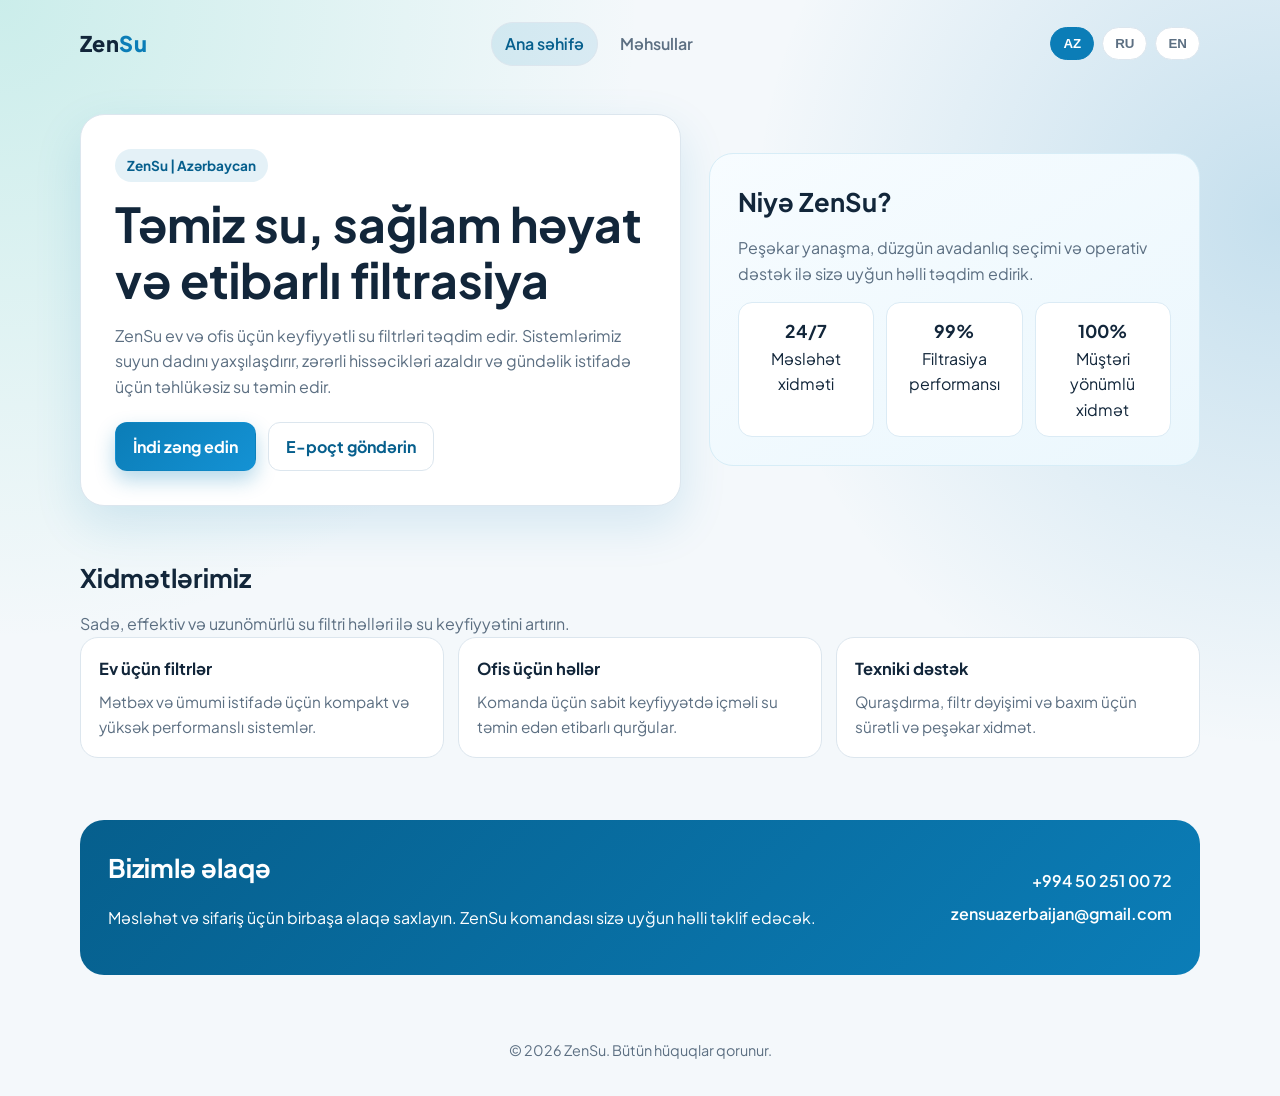
==== index.html @ ef2cc72a "Wrote main project" ====
<!DOCTYPE html>
<html lang="az">
  <head>
    <meta charset="UTF-8" />
    <meta name="viewport" content="width=device-width, initial-scale=1.0" />
    <title>ZenSu | Su Filtrləri Azərbaycan</title>
    <meta
      name="description"
      content="ZenSu Azərbaycanda müasir su filtri həlləri təqdim edir. Ev və ofis üçün peşəkar filtrasiya sistemləri."
    />
    <link rel="icon" type="image/svg+xml" href="assets/icons/favicon.svg" />
    <link rel="shortcut icon" href="assets/icons/favicon.svg" />
    <link rel="preconnect" href="https://fonts.googleapis.com" />
    <link rel="preconnect" href="https://fonts.gstatic.com" crossorigin />
    <link
      href="https://fonts.googleapis.com/css2?family=Plus+Jakarta+Sans:wght@400;500;600;700;800&display=swap"
      rel="stylesheet"
    />
    <link rel="stylesheet" href="assets/css/styles.css" />
  </head>
  <body>
    <header>
      <div class="container nav">
        <div class="brand">Zen<span>Su</span></div>
        <nav class="site-nav" aria-label="Site navigation">
          <a class="active" href="index.html" data-i18n="nav.home"></a>
          <a href="products.html" data-i18n="nav.products"></a>
        </nav>
        <div class="lang-switcher" aria-label="Language switcher">
          <button class="active" data-lang="az" type="button">AZ</button>
          <button data-lang="ru" type="button">RU</button>
          <button data-lang="en" type="button">EN</button>
        </div>
      </div>
    </header>

    <main class="container">
      <section class="hero">
        <article class="hero-card">
          <span class="eyebrow" data-i18n="home.eyebrow"></span>
          <h1 data-i18n="home.heroTitle"></h1>
          <p class="lead" data-i18n="home.heroLead"></p>
          <div class="cta-row">
            <a class="btn btn-primary" href="tel:+994502510072" data-i18n="common.callBtn"></a>
            <a class="btn btn-light" href="mailto:zensuazerbaijan@gmail.com" data-i18n="common.emailBtn"></a>
          </div>
        </article>

        <aside class="info-box">
          <h2 class="section-title" data-i18n="home.asideTitle"></h2>
          <p class="section-sub" data-i18n="home.asideText"></p>
          <div class="metrics">
            <div class="metric">
              <strong data-i18n="home.m1v"></strong>
              <span data-i18n="home.m1l"></span>
            </div>
            <div class="metric">
              <strong data-i18n="home.m2v"></strong>
              <span data-i18n="home.m2l"></span>
            </div>
            <div class="metric">
              <strong data-i18n="home.m3v"></strong>
              <span data-i18n="home.m3l"></span>
            </div>
          </div>
        </aside>
      </section>

      <section>
        <h2 class="section-title" data-i18n="home.featuresTitle"></h2>
        <p class="section-sub" data-i18n="home.featuresSub"></p>
        <div class="cards" id="services-list"></div>
      </section>

      <section class="contact">
        <div class="contact-box">
          <div>
            <h2 class="section-title" data-i18n="home.contactTitle"></h2>
            <p data-i18n="home.contactSub"></p>
          </div>
          <div class="contact-links">
            <a href="tel:+994502510072">+994 50 251 00 72</a>
            <a href="mailto:zensuazerbaijan@gmail.com">zensuazerbaijan@gmail.com</a>
          </div>
        </div>
      </section>
    </main>

    <footer>
      <div class="container">
        <span data-i18n="common.footer"></span>
      </div>
    </footer>

    <script type="module" src="assets/js/pages/home.js"></script>
  </body>
</html>
---- assets/css/styles.css ----
:root {
  --bg: #f4f8fb;
  --surface: #ffffff;
  --text: #12263a;
  --muted: #5c6f82;
  --primary: #0b7db7;
  --primary-strong: #065f8d;
  --accent: #39c7b0;
  --border: #dce6ee;
  --shadow: 0 18px 48px rgba(11, 125, 183, 0.14);
}

* {
  box-sizing: border-box;
}

body {
  margin: 0;
  font-family: "Plus Jakarta Sans", "Segoe UI", sans-serif;
  color: var(--text);
  background:
    radial-gradient(circle at 0% 0%, rgba(57, 199, 176, 0.22), transparent 38%),
    radial-gradient(circle at 100% 20%, rgba(11, 125, 183, 0.2), transparent 34%),
    var(--bg);
  line-height: 1.6;
}

.container {
  width: min(1120px, 92vw);
  margin: 0 auto;
}

header {
  padding: 22px 0;
}

.nav {
  display: flex;
  justify-content: space-between;
  align-items: center;
  gap: 18px;
  flex-wrap: wrap;
}

.brand {
  font-size: 1.35rem;
  font-weight: 800;
  letter-spacing: 0.4px;
}

.brand span {
  color: var(--primary);
}

.site-nav {
  display: flex;
  align-items: center;
  gap: 8px;
}

.site-nav a {
  text-decoration: none;
  color: var(--muted);
  font-weight: 600;
  border: 1px solid transparent;
  border-radius: 999px;
  padding: 8px 13px;
  transition: all 0.2s ease;
}

.site-nav a:hover,
.site-nav a.active {
  color: var(--primary-strong);
  background: rgba(11, 125, 183, 0.11);
  border-color: var(--border);
}

.lang-switcher {
  display: flex;
  gap: 8px;
}

.lang-switcher button {
  border: 1px solid var(--border);
  background: var(--surface);
  color: var(--muted);
  padding: 8px 12px;
  border-radius: 999px;
  cursor: pointer;
  font-weight: 600;
  transition: all 0.2s ease;
}

.lang-switcher button.active {
  background: var(--primary);
  border-color: var(--primary);
  color: #fff;
}

.hero {
  padding: 26px 0 28px;
  display: grid;
  grid-template-columns: 1.1fr 0.9fr;
  gap: 28px;
  align-items: center;
}

.hero-card {
  background: var(--surface);
  border: 1px solid var(--border);
  border-radius: 24px;
  padding: 34px;
  box-shadow: var(--shadow);
}

.eyebrow {
  display: inline-block;
  color: var(--primary-strong);
  background: rgba(11, 125, 183, 0.11);
  border-radius: 999px;
  padding: 6px 12px;
  font-size: 0.85rem;
  font-weight: 700;
}

h1 {
  font-size: clamp(1.9rem, 4.2vw, 3rem);
  line-height: 1.15;
  margin: 14px 0 16px;
}

.lead {
  color: var(--muted);
  margin-bottom: 22px;
  max-width: 58ch;
}

.cta-row {
  display: flex;
  flex-wrap: wrap;
  gap: 12px;
}

.btn {
  display: inline-block;
  text-decoration: none;
  border-radius: 12px;
  padding: 11px 17px;
  font-weight: 700;
  border: 1px solid transparent;
  transition: transform 0.2s ease, box-shadow 0.2s ease;
}

.btn:hover {
  transform: translateY(-1px);
}

.btn-primary {
  color: #fff;
  background: linear-gradient(135deg, var(--primary), #1492d4);
  box-shadow: 0 9px 20px rgba(11, 125, 183, 0.3);
}

.btn-light {
  color: var(--primary-strong);
  border-color: var(--border);
  background: #fff;
}

.info-box {
  background: linear-gradient(150deg, #f7fcff, #ebf7fd);
  border: 1px solid #d7edf7;
  border-radius: 24px;
  padding: 28px;
}

.metrics {
  display: grid;
  grid-template-columns: repeat(3, minmax(90px, 1fr));
  gap: 12px;
  margin-top: 16px;
}

.metric {
  background: #fff;
  border: 1px solid #dbebf5;
  border-radius: 14px;
  padding: 14px;
  text-align: center;
}

.metric strong {
  display: block;
  font-size: 1.1rem;
}

section {
  padding: 24px 0;
}

.section-title {
  margin: 0 0 12px;
  font-size: clamp(1.35rem, 2vw, 1.9rem);
}

.section-sub {
  margin: 0;
  color: var(--muted);
}

.cards {
  display: grid;
  grid-template-columns: repeat(3, minmax(0, 1fr));
  gap: 14px;
}

.card {
  background: var(--surface);
  border: 1px solid var(--border);
  border-radius: 18px;
  padding: 18px;
}

.card h3 {
  margin: 0 0 8px;
  font-size: 1.03rem;
}

.card p {
  margin: 0;
  color: var(--muted);
  font-size: 0.96rem;
}

.products-hero {
  padding-top: 18px;
}

.filter-row {
  display: flex;
  flex-wrap: wrap;
  gap: 10px;
  margin-bottom: 16px;
}

.filter-btn {
  border: 1px solid var(--border);
  background: var(--surface);
  color: var(--muted);
  padding: 8px 13px;
  border-radius: 999px;
  cursor: pointer;
  font-weight: 600;
}

.filter-btn.active {
  color: #fff;
  background: var(--primary);
  border-color: var(--primary);
}

.products-grid {
  display: grid;
  grid-template-columns: repeat(3, minmax(0, 1fr));
  gap: 14px;
}

.product-card {
  background: var(--surface);
  border: 1px solid var(--border);
  border-radius: 18px;
  overflow: hidden;
  display: flex;
  flex-direction: column;
}

.product-image {
  width: 100%;
  aspect-ratio: 4 / 3;
  object-fit: cover;
  border-bottom: 1px solid var(--border);
}

.product-body {
  padding: 16px;
}

.product-code {
  display: inline-block;
  font-size: 0.82rem;
  font-weight: 700;
  color: var(--primary-strong);
  background: rgba(11, 125, 183, 0.11);
  border-radius: 999px;
  padding: 4px 9px;
}

.product-title {
  margin: 10px 0 8px;
  font-size: 1.04rem;
}

.product-description {
  margin: 0;
  color: var(--muted);
  font-size: 0.95rem;
}

.product-footer {
  margin-top: 14px;
  display: flex;
  justify-content: space-between;
  align-items: center;
  gap: 10px;
}

.product-price {
  font-size: 1.05rem;
  color: var(--primary-strong);
}

.empty-state {
  grid-column: 1 / -1;
  margin: 0;
  border: 1px dashed var(--border);
  border-radius: 14px;
  padding: 18px;
  text-align: center;
  color: var(--muted);
  background: #f8fcff;
}

.contact {
  margin: 14px 0 28px;
}

.contact-box {
  background: linear-gradient(135deg, var(--primary-strong), var(--primary));
  color: #fff;
  border-radius: 24px;
  padding: 28px;
  display: grid;
  grid-template-columns: 1fr auto;
  gap: 18px;
  align-items: center;
}

.contact-links {
  display: flex;
  flex-direction: column;
  align-items: flex-end;
  gap: 8px;
}

.contact-links a {
  color: #fff;
  text-decoration: none;
  font-weight: 600;
}

footer {
  color: var(--muted);
  font-size: 0.9rem;
  padding: 12px 0 34px;
  text-align: center;
}

@media (max-width: 920px) {
  .hero {
    grid-template-columns: 1fr;
  }

  .cards,
  .products-grid {
    grid-template-columns: 1fr;
  }

  .contact-box {
    grid-template-columns: 1fr;
  }

  .contact-links {
    align-items: flex-start;
  }
}
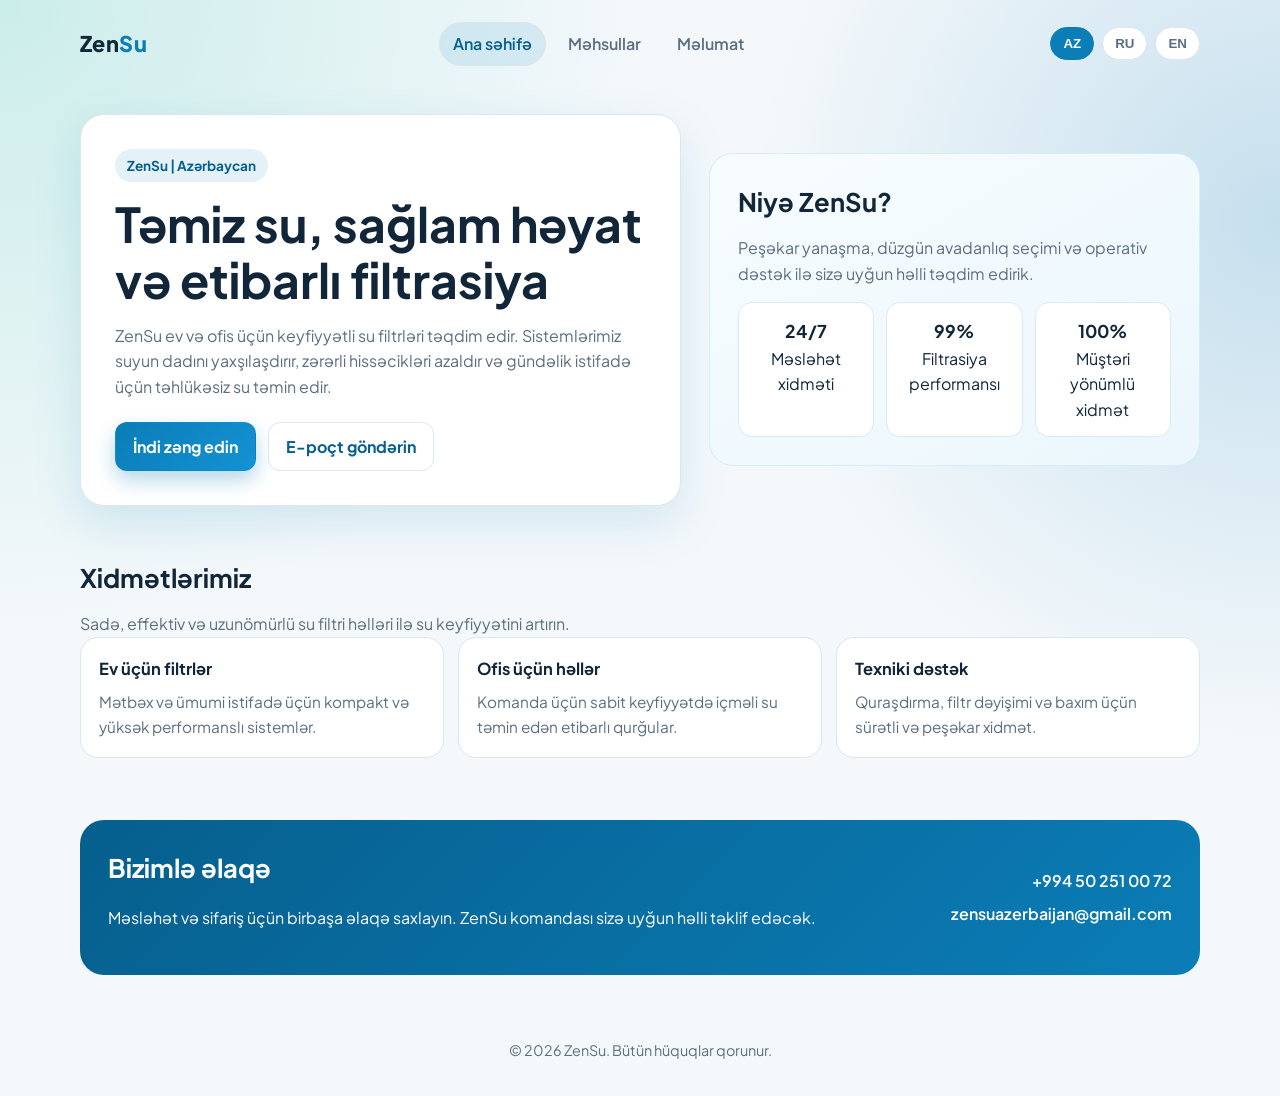
==== commit 29973d39: "Added new filter for sale and created information page" ====
--- a/index.html
+++ b/index.html
@@ -25,6 +25,7 @@
         <nav class="site-nav" aria-label="Site navigation">
           <a class="active" href="index.html" data-i18n="nav.home"></a>
           <a href="products.html" data-i18n="nav.products"></a>
+          <a href="information.html" data-i18n="nav.information"></a>
         </nav>
         <div class="lang-switcher" aria-label="Language switcher">
           <button class="active" data-lang="az" type="button">AZ</button>
--- a/assets/css/styles.css
+++ b/assets/css/styles.css
@@ -236,6 +236,72 @@
   padding-top: 18px;
 }
 
+.info-section {
+  padding-top: 18px;
+}
+
+.info-sub {
+  max-width: 86ch;
+  margin-bottom: 16px;
+}
+
+.info-grid {
+  display: grid;
+  grid-template-columns: repeat(2, minmax(0, 1fr));
+  gap: 14px;
+}
+
+.info-card {
+  background: var(--surface);
+  border: 1px solid var(--border);
+  border-radius: 18px;
+  padding: 18px;
+}
+
+.info-card-title {
+  margin: 0 0 8px;
+  font-size: 1.04rem;
+}
+
+.info-card-description {
+  margin: 0;
+  color: var(--muted);
+}
+
+.forum-grid {
+  display: grid;
+  grid-template-columns: repeat(2, minmax(0, 1fr));
+  gap: 14px;
+}
+
+.forum-card {
+  background: linear-gradient(160deg, #f8fcff, #edf7fd);
+  border: 1px solid #d9ebf5;
+  border-radius: 18px;
+  padding: 18px;
+}
+
+.forum-tag {
+  display: inline-block;
+  font-size: 0.78rem;
+  font-weight: 700;
+  letter-spacing: 0.2px;
+  color: var(--primary-strong);
+  background: rgba(11, 125, 183, 0.13);
+  border-radius: 999px;
+  padding: 4px 9px;
+}
+
+.forum-title {
+  margin: 10px 0 8px;
+  font-size: 1.03rem;
+}
+
+.forum-description {
+  margin: 0;
+  color: var(--muted);
+}
+
 .filter-row {
   display: flex;
   flex-wrap: wrap;
@@ -371,6 +437,8 @@
   }
 
   .cards,
+  .info-grid,
+  .forum-grid,
   .products-grid {
     grid-template-columns: 1fr;
   }
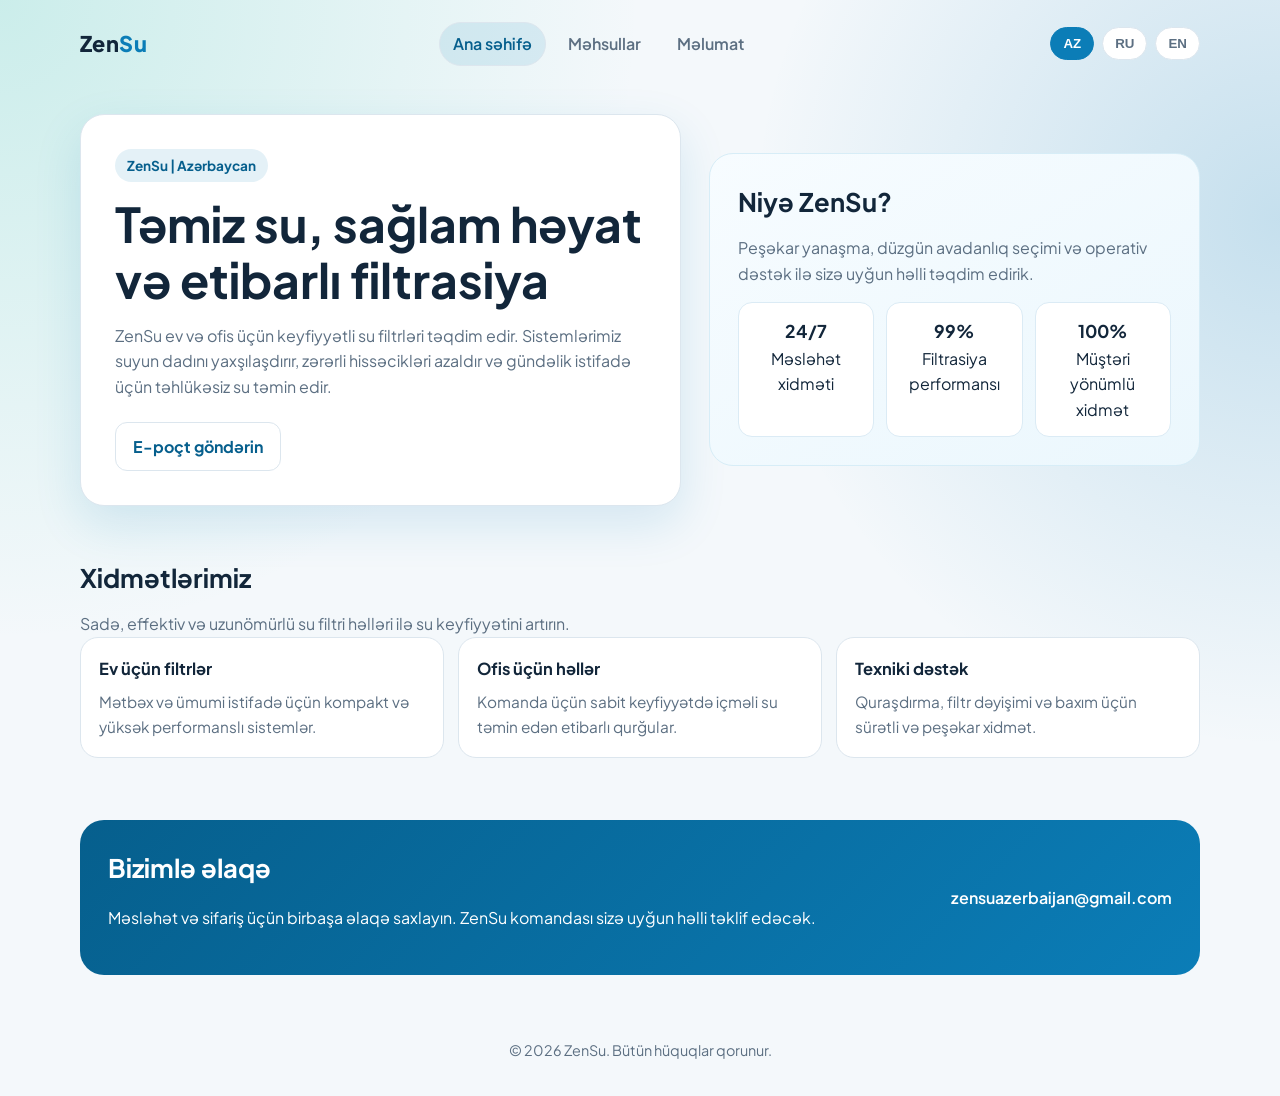
==== commit 06cddef1: "Removed phone from everywhere" ====
--- a/index.html
+++ b/index.html
@@ -42,7 +42,6 @@
           <h1 data-i18n="home.heroTitle"></h1>
           <p class="lead" data-i18n="home.heroLead"></p>
           <div class="cta-row">
-            <a class="btn btn-primary" href="tel:+994502510072" data-i18n="common.callBtn"></a>
             <a class="btn btn-light" href="mailto:zensuazerbaijan@gmail.com" data-i18n="common.emailBtn"></a>
           </div>
         </article>
@@ -80,7 +79,6 @@
             <p data-i18n="home.contactSub"></p>
           </div>
           <div class="contact-links">
-            <a href="tel:+994502510072">+994 50 251 00 72</a>
             <a href="mailto:zensuazerbaijan@gmail.com">zensuazerbaijan@gmail.com</a>
           </div>
         </div>
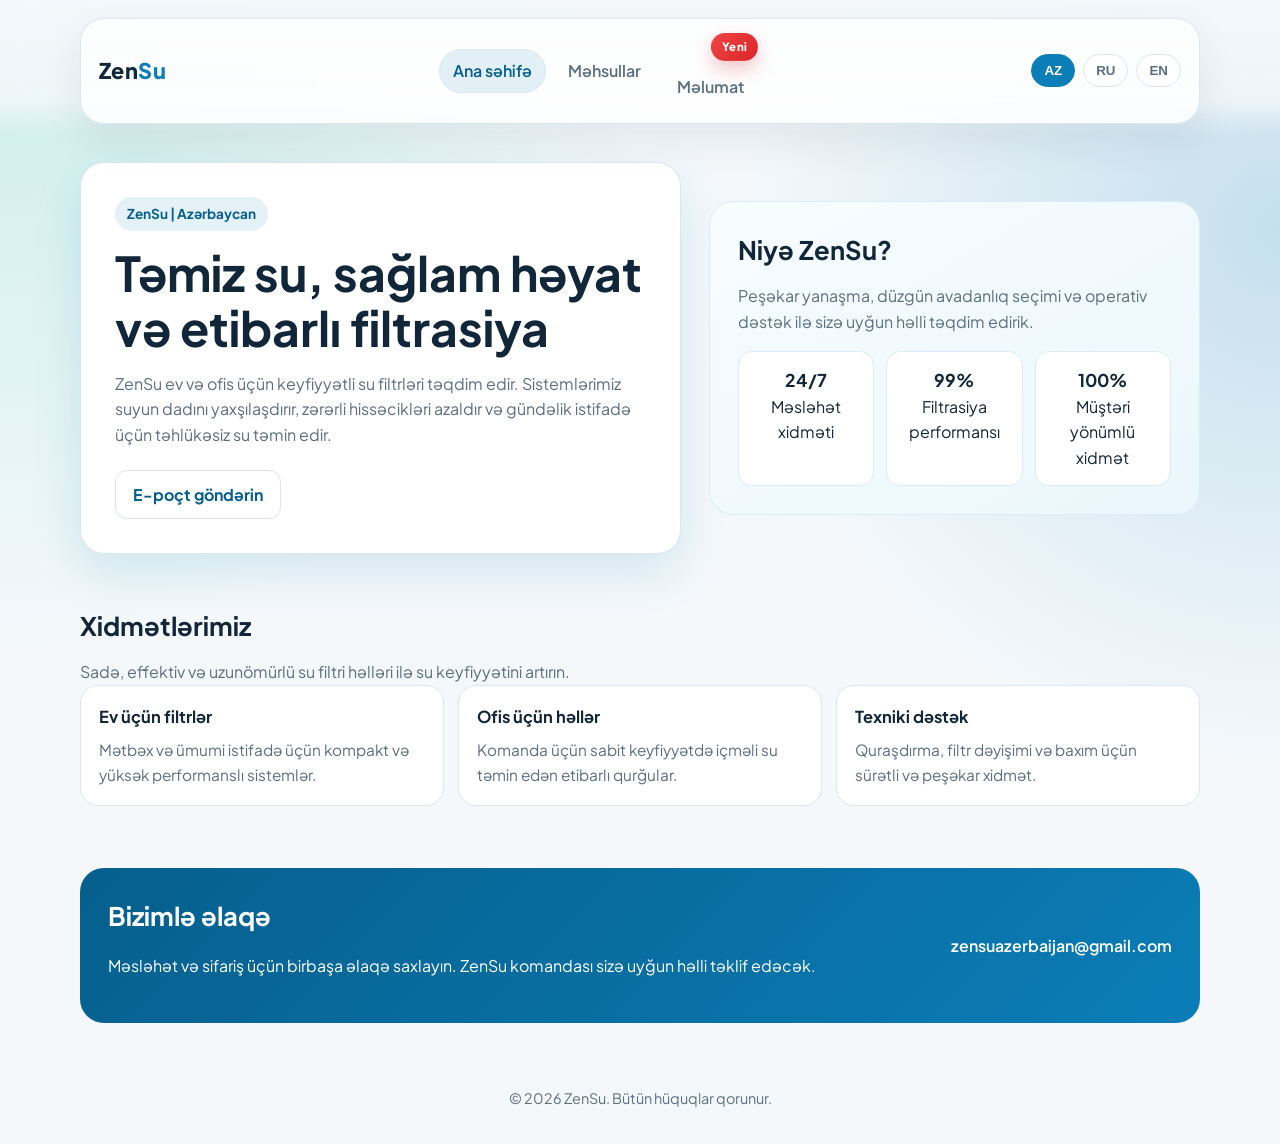
==== commit 8f29a9a9: "Added improvements" ====
--- a/index.html
+++ b/index.html
@@ -3,13 +3,25 @@
   <head>
     <meta charset="UTF-8" />
     <meta name="viewport" content="width=device-width, initial-scale=1.0" />
-    <title>ZenSu | Su Filtrləri Azərbaycan</title>
+    <title>ZenSu | Keyfiyyətli Su Filtrləri Azərbaycan</title>
     <meta
       name="description"
-      content="ZenSu Azərbaycanda müasir su filtri həlləri təqdim edir. Ev və ofis üçün peşəkar filtrasiya sistemləri."
+      content="ZenSu ev və ofis üçün keyfiyyətli su filtrləri təqdim edir. Sistemlərimiz suyun dadını yaxşılaşdırır və zərərli hissəcikləri azaldır."
     />
-    <link rel="icon" type="image/svg+xml" href="assets/icons/favicon.svg" />
-    <link rel="shortcut icon" href="assets/icons/favicon.svg" />
+    <meta name="theme-color" content="#0b7db7" />
+    <link rel="icon" type="image/x-icon" href="favicon.ico" />
+    <link rel="icon" type="image/png" sizes="48x48" href="favicon-48x48.png" />
+    <link rel="apple-touch-icon" sizes="180x180" href="apple-touch-icon.png" />
+    <link rel="manifest" href="site.webmanifest" />
+    <link rel="shortcut icon" href="favicon.ico" />
+    <script type="application/ld+json">
+      {
+        "@context": "https://schema.org",
+        "@type": "WebSite",
+        "name": "ZenSu",
+        "url": "https://darkinlordz.github.io/ZenSu/"
+      }
+    </script>
     <link rel="preconnect" href="https://fonts.googleapis.com" />
     <link rel="preconnect" href="https://fonts.gstatic.com" crossorigin />
     <link
@@ -25,7 +37,10 @@
         <nav class="site-nav" aria-label="Site navigation">
           <a class="active" href="index.html" data-i18n="nav.home"></a>
           <a href="products.html" data-i18n="nav.products"></a>
-          <a href="information.html" data-i18n="nav.information"></a>
+          <span class="site-nav-item site-nav-item-featured">
+            <a class="nav-badge" href="information.html#technology-article" data-i18n="common.newBadge"></a>
+            <a href="information.html" data-i18n="nav.information"></a>
+          </span>
         </nav>
         <div class="lang-switcher" aria-label="Language switcher">
           <button class="active" data-lang="az" type="button">AZ</button>
--- a/assets/css/styles.css
+++ b/assets/css/styles.css
@@ -10,6 +10,10 @@
   --shadow: 0 18px 48px rgba(11, 125, 183, 0.14);
 }
 
+html {
+  scroll-behavior: smooth;
+}
+
 * {
   box-sizing: border-box;
 }
@@ -31,7 +35,17 @@
 }
 
 header {
-  padding: 22px 0;
+  position: sticky;
+  top: 0;
+  z-index: 40;
+  padding: 18px 0 12px;
+  backdrop-filter: blur(14px);
+  background: linear-gradient(
+    180deg,
+    rgba(244, 248, 251, 0.96),
+    rgba(244, 248, 251, 0.82) 72%,
+    rgba(244, 248, 251, 0)
+  );
 }
 
 .nav {
@@ -40,6 +54,11 @@
   align-items: center;
   gap: 18px;
   flex-wrap: wrap;
+  padding: 14px 18px;
+  background: rgba(255, 255, 255, 0.82);
+  border: 1px solid rgba(220, 230, 238, 0.95);
+  border-radius: 24px;
+  box-shadow: 0 16px 40px rgba(18, 38, 58, 0.08);
 }
 
 .brand {
@@ -56,6 +75,18 @@
   display: flex;
   align-items: center;
   gap: 8px;
+  flex-wrap: wrap;
+}
+
+.site-nav-item {
+  display: flex;
+  align-items: center;
+}
+
+.site-nav-item-featured {
+  flex-direction: column;
+  align-items: flex-end;
+  gap: 4px;
 }
 
 .site-nav a {
@@ -73,6 +104,35 @@
   color: var(--primary-strong);
   background: rgba(11, 125, 183, 0.11);
   border-color: var(--border);
+}
+
+.site-nav a:hover {
+  transform: translateY(-1px);
+}
+
+.site-nav .nav-badge {
+  padding: 4px 10px;
+  border-radius: 999px;
+  border-color: rgba(231, 76, 96, 0.25);
+  background: linear-gradient(135deg, #ef4444, #dc2626);
+  color: #fff;
+  font-size: 0.71rem;
+  font-weight: 800;
+  letter-spacing: 0.03em;
+  box-shadow: 0 8px 18px rgba(220, 38, 38, 0.26);
+}
+
+.site-nav .nav-badge:hover,
+.site-nav .nav-badge:focus-visible {
+  color: #fff;
+  border-color: rgba(231, 76, 96, 0.3);
+  background: linear-gradient(135deg, #f15b5b, #dc2626);
+}
+
+a:focus-visible,
+button:focus-visible {
+  outline: 3px solid rgba(11, 125, 183, 0.22);
+  outline-offset: 3px;
 }
 
 .lang-switcher {
@@ -240,6 +300,10 @@
   padding-top: 18px;
 }
 
+.info-featured-section {
+  scroll-margin-top: 116px;
+}
+
 .info-sub {
   max-width: 86ch;
   margin-bottom: 16px;
@@ -302,6 +366,71 @@
   color: var(--muted);
 }
 
+.feature-article {
+  display: grid;
+  gap: 16px;
+  padding: 26px;
+  background: linear-gradient(160deg, rgba(255, 255, 255, 0.98), rgba(245, 251, 255, 0.96));
+  border: 1px solid #d9ebf5;
+  border-radius: 26px;
+  box-shadow: var(--shadow);
+  overflow: hidden;
+  position: relative;
+}
+
+.feature-article::before {
+  content: "";
+  position: absolute;
+  inset: 0 0 auto;
+  height: 4px;
+  background: linear-gradient(90deg, #ef4444, #f59e0b, #0b7db7);
+}
+
+.info-featured-section:target .feature-article {
+  border-color: rgba(239, 68, 68, 0.34);
+  box-shadow:
+    0 24px 56px rgba(18, 38, 58, 0.12),
+    0 0 0 6px rgba(239, 68, 68, 0.1);
+}
+
+.feature-article-text {
+  margin: 0;
+  color: var(--muted);
+  white-space: pre-line;
+}
+
+.feature-article-actions {
+  margin-top: 18px;
+  display: flex;
+  flex-wrap: wrap;
+  gap: 10px;
+}
+
+.article-figure {
+  margin: 0;
+  background: linear-gradient(160deg, #ffffff, #f7fbfe);
+  border: 1px solid var(--border);
+  border-radius: 24px;
+  padding: 18px;
+  box-shadow: 0 16px 38px rgba(18, 38, 58, 0.09);
+  scroll-margin-top: 24px;
+}
+
+.article-image {
+  width: 100%;
+  height: auto;
+  display: block;
+  border-radius: 18px;
+  border: 1px solid #d9ebf5;
+  box-shadow: 0 12px 28px rgba(18, 38, 58, 0.08);
+}
+
+.article-caption {
+  margin-top: 12px;
+  color: var(--muted);
+  font-size: 0.95rem;
+}
+
 .filter-row {
   display: flex;
   flex-wrap: wrap;
@@ -450,4 +579,17 @@
   .contact-links {
     align-items: flex-start;
   }
-}
+
+  .nav {
+    padding: 14px;
+  }
+
+  .site-nav {
+    width: 100%;
+    justify-content: flex-start;
+  }
+
+  .site-nav-item-featured {
+    align-items: flex-start;
+  }
+}
